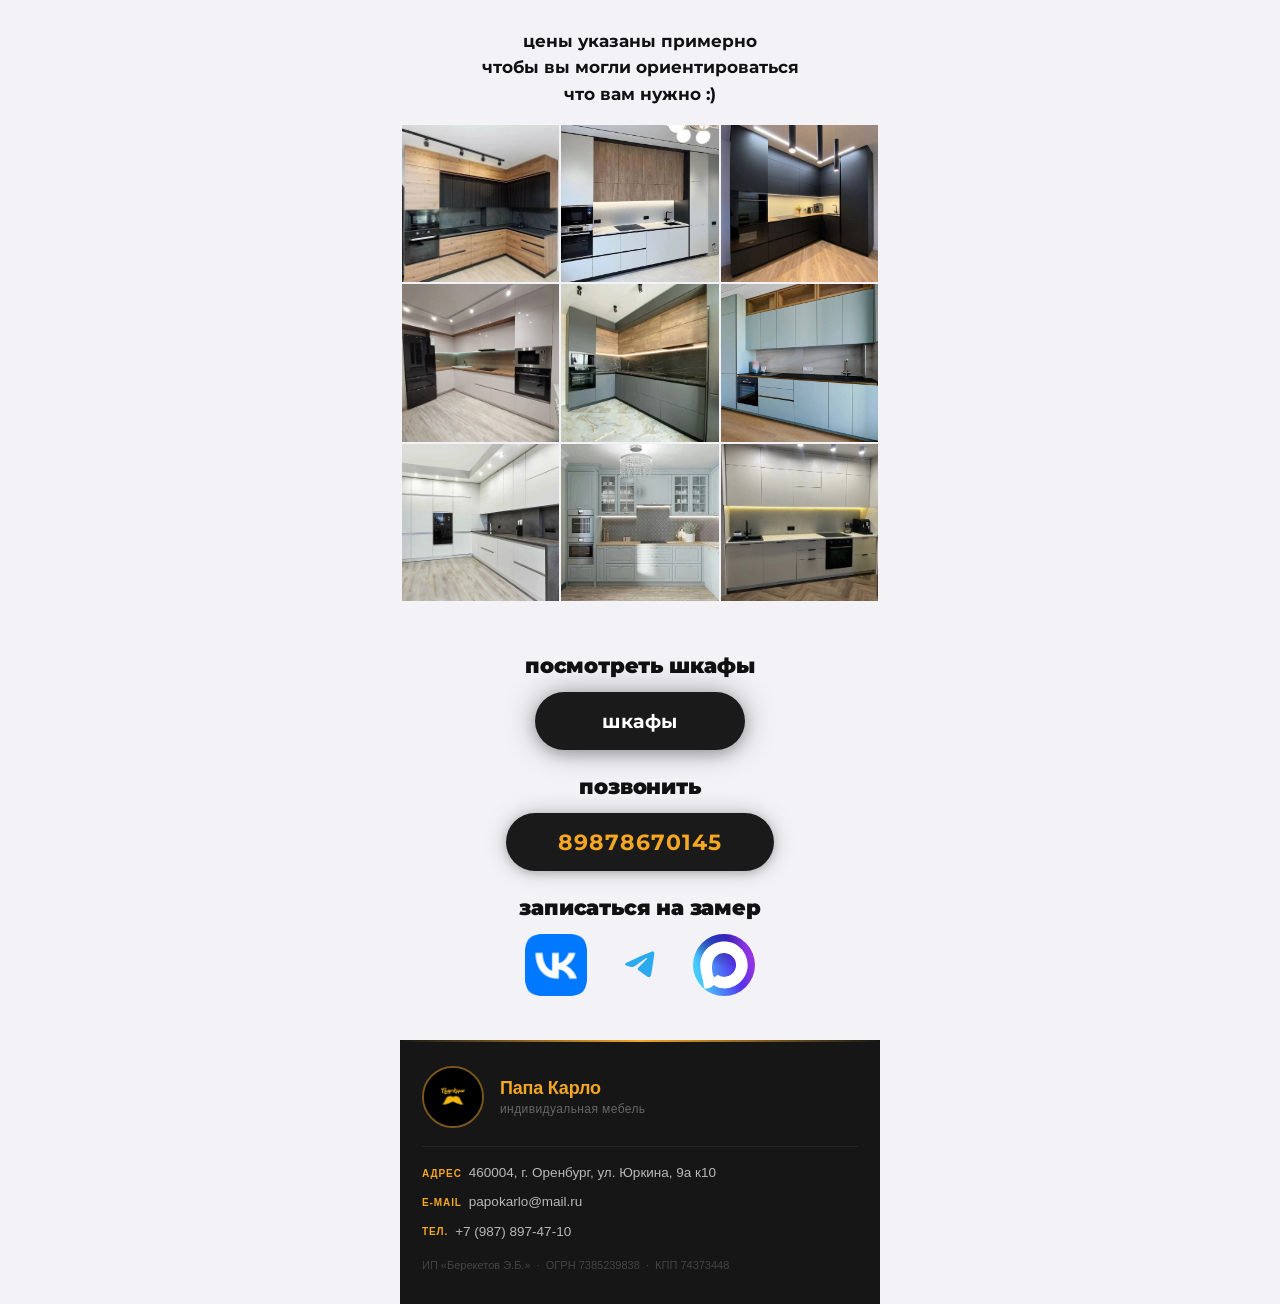
==== kuhni.html @ bfd0799a "first commit" ====
<!DOCTYPE html>
<html lang="ru">
<head>
  <meta charset="UTF-8">
  <meta name="viewport" content="width=device-width, initial-scale=1.0, maximum-scale=1.0, user-scalable=no">
  <title>Кухни — Папа Карло</title>
  <link rel="stylesheet" href="style.css">
</head>
<body>
  <div class="container">

    <main class="catalog-page">
      <div class="catalog-intro">
        <p>цены указаны примерно<br>чтобы вы могли ориентироваться<br>что вам нужно :)</p>
      </div>

      <div class="photo-grid" id="photoGrid"></div>

      <div class="catalog-bottom">
        <h2 class="section-title">посмотреть шкафы</h2>
        <a href="shkafy.html" class="btn btn-black">шкафы</a>

        <h2 class="section-title" style="margin-top:10px">позвонить</h2>
        <a href="tel:89878670145" class="btn btn-phone">89878670145</a>

        <h2 class="section-title" style="margin-top:10px">записаться на замер</h2>
        <div class="social-row">
          <a href="#" class="social-btn vk" target="_blank" rel="noopener" aria-label="ВКонтакте">
            <img src="/images/logo-vk.png" alt="">
          </a>
          <a href="#" class="social-btn telegram" target="_blank" rel="noopener" aria-label="Telegram">
            <img src="/images/logo-telegram.svg" alt="Telegram">
          </a>
          <a href="#" class="social-btn viber" target="_blank" rel="noopener" aria-label="MAX">
            <img src="/images/Логотип_MAX.svg" alt="MAX">
          </a>
        </div>
      </div>
    </main>

    <footer class="footer">
      <div class="footer-top">
        <a href="index.html" class="footer-logo-link">
          <div class="footer-logo">
            <img src="/images/logo.jpg" alt="Папа Карло">
          </div>
        </a>
        <div class="footer-brand">
          <p class="footer-brand-name">Папа Карло</p>
          <p class="footer-brand-tagline">индивидуальная мебель</p>
        </div>
      </div>
      <div class="footer-sep"></div>
      <div class="footer-contacts">
        <p><span class="fc-label">адрес</span>460004, г. Оренбург, ул. Юркина, 9а к10</p>
        <p><span class="fc-label">e-mail</span><a href="mailto:papokarlo@mail.ru">papokarlo@mail.ru</a></p>
        <p><span class="fc-label">тел.</span><a href="tel:+79878974710">+7 (987) 897-47-10</a></p>
      </div>
      <div class="footer-legal">
        <p>ИП «Берекетов Э.Б.»&nbsp;&nbsp;·&nbsp;&nbsp;ОГРН 7385239838&nbsp;&nbsp;·&nbsp;&nbsp;КПП 74373448</p>
      </div>
    </footer>

  </div>

  <!-- ГАЛЕРЕЯ ЛАЙТБОКС -->
  <div class="lightbox" id="lightbox">
    <button class="lightbox-close" onclick="closeLightbox()">&#x2715;</button>
    <div class="lightbox-img-wrap">
      <img class="lightbox-img" id="lightboxImg" src="" alt="">
    </div>
    <button class="lightbox-prev" onclick="prevPhoto()">&#8249;</button>
    <button class="lightbox-next" onclick="nextPhoto()">&#8250;</button>
    <div class="lightbox-counter" id="lightboxCounter"></div>
  </div>

  <script>
    const FOLDER = '/images/kuhni/';
    const MAX = 50;
    let currentIndex = 0;
    let photos = [];

    function buildGrid() {
      const grid = document.getElementById('photoGrid');
      for (let i = 1; i <= MAX; i++) {
        const src = FOLDER + i + '.jpg';
        const item = document.createElement('div');
        item.className = 'photo-item';
        item.dataset.src = src;

        const img = document.createElement('img');
        img.src = src;
        img.alt = 'Кухня ' + i;
        img.loading = 'lazy';

        // Если фото нет — ячейку просто убираем
        img.onerror = () => item.remove();

        item.appendChild(img);
        item.addEventListener('click', () => {
          const items = Array.from(grid.querySelectorAll('.photo-item'));
          photos = items.map(el => el.dataset.src);
          openLightbox(items.indexOf(item));
        });
        grid.appendChild(item);
      }
    }

    function openLightbox(idx) {
      currentIndex = idx;
      updateLightbox();
      document.getElementById('lightbox').classList.add('open');
      document.documentElement.style.overflow = 'hidden';
      document.body.style.overflow = 'hidden';
    }

    function closeLightbox() {
      document.getElementById('lightbox').classList.remove('open');
      document.documentElement.style.overflow = '';
      document.body.style.overflow = '';
    }

    function updateLightbox() {
      document.getElementById('lightboxImg').src = photos[currentIndex];
      document.getElementById('lightboxCounter').textContent =
        (currentIndex + 1) + ' / ' + photos.length;
    }

    function prevPhoto() {
      currentIndex = (currentIndex - 1 + photos.length) % photos.length;
      updateLightbox();
    }

    function nextPhoto() {
      currentIndex = (currentIndex + 1) % photos.length;
      updateLightbox();
    }

    document.getElementById('lightbox').addEventListener('click', function (e) {
      if (e.target === this || e.target.classList.contains('lightbox-img-wrap')) {
        closeLightbox();
      }
    });

    let touchStartX = 0;
    const lb = document.getElementById('lightbox');
    lb.addEventListener('touchstart', e => { touchStartX = e.touches[0].clientX; }, { passive: true });
    lb.addEventListener('touchend', e => {
      const diff = touchStartX - e.changedTouches[0].clientX;
      if (Math.abs(diff) > 48) diff > 0 ? nextPhoto() : prevPhoto();
    }, { passive: true });

    document.addEventListener('keydown', e => {
      if (!lb.classList.contains('open')) return;
      if (e.key === 'ArrowLeft') prevPhoto();
      if (e.key === 'ArrowRight') nextPhoto();
      if (e.key === 'Escape') closeLightbox();
    });

    buildGrid();
  </script>
</body>
</html>
---- style.css ----
@import url('https://fonts.googleapis.com/css2?family=Montserrat:ital,wght@0,100..900;1,100..900&display=swap');

*, *::before, *::after {
  margin: 0;
  padding: 0;
  box-sizing: border-box;
  -webkit-tap-highlight-color: transparent;
}

html, body {
  width: 100%;
  min-height: 100%;
  overflow-x: hidden;
  font-family: 'Montserrat', -apple-system, BlinkMacSystemFont, sans-serif;
  font-weight: 600;
  background: #f2f2f7;
  color: #111111;
}

.container {
  max-width: 480px;
  margin: 0 auto;
  min-height: 100vh;
  display: flex;
  flex-direction: column;
  background: #f2f2f7;
}

/* ==================== MAIN PAGE ==================== */

.main-page {
  flex: 1;
  display: flex;
  flex-direction: column;
  align-items: center;
  padding: 44px 24px 0;
}

.main-title {
  font-size: 26px;
  font-weight: 900;
  text-align: center;
  line-height: 1.25;
  margin-bottom: 28px;
  letter-spacing: -0.3px;
}

.logo-circle {
  width: 210px;
  height: 210px;
  border-radius: 50%;
  overflow: hidden;
  margin-bottom: 30px;
  box-shadow: 0 6px 28px rgba(0, 0, 0, 0.22);
}

.logo-circle img {
  width: 100%;
  height: 100%;
  object-fit: cover;
  display: block;
  transform: scale(1.55);
}

.catalog-label {
  font-size: 19px;
  font-weight: 700;
  text-align: center;
  line-height: 1.45;
  margin-bottom: 6px;
}

.pointer-emoji {
  font-size: 34px;
  text-align: center;
  margin-bottom: 22px;
  line-height: 1;
}

/* ==================== BUTTONS ==================== */

.btn-list {
  width: 100%;
  display: flex;
  flex-direction: column;
  align-items: center;
  gap: 16px;
  margin-bottom: 44px;
}

.btn {
  display: inline-flex;
  align-items: center;
  justify-content: center;
  width: auto;
  min-width: 210px;
  min-height: 58px;
  padding: 15px 52px;
  border-radius: 36px;
  font-family: 'Montserrat', sans-serif;
  font-size: 19px;
  font-weight: 700;
  text-align: center;
  text-decoration: none;
  border: none;
  cursor: pointer;
  transition: transform 0.12s, box-shadow 0.12s;
  letter-spacing: 0.6px;
}

.btn-black {
  background: #1a1a1a;
  color: #ffffff;
  box-shadow: 0 0 32px rgba(0, 0, 0, 0.30), 0 4px 14px rgba(0, 0, 0, 0.22);
}

.btn-black:active {
  transform: scale(0.97);
  box-shadow: 0 0 14px rgba(0, 0, 0, 0.16), 0 2px 6px rgba(0, 0, 0, 0.14);
}

.btn-phone {
  background: #1a1a1a;
  color: #f5a623;
  font-size: 22px;
  letter-spacing: 1px;
  box-shadow: 0 0 22px rgba(0, 0, 0, 0.22), 0 2px 8px rgba(0, 0, 0, 0.18);
}

.btn-phone:active {
  transform: scale(0.97);
  box-shadow: 0 0 10px rgba(0, 0, 0, 0.14);
}

/* ==================== CONTACT SECTION ==================== */

.contact-section {
  width: 100%;
  display: flex;
  flex-direction: column;
  align-items: center;
  gap: 22px;
  margin-bottom: 44px;
}

.section-title {
  font-size: 21px;
  font-weight: 900;
  text-align: center;
  letter-spacing: -0.2px;
}

.social-row {
  display: flex;
  gap: 22px;
  justify-content: center;
  align-items: center;
}

.social-btn {
  display: flex;
  align-items: center;
  justify-content: center;
  width: 62px;
  height: 62px;
  text-decoration: none;
  transition: transform 0.12s;
  flex-shrink: 0;
}

.social-btn:active {
  transform: scale(0.93);
}

.social-btn.vk {
  background: #0077FF;
  border-radius: 18px;
}

.social-btn.telegram {

  border-radius: 50%;
  padding: 16px;
}

.social-btn.viber {
  border-radius: 50%;
  overflow: hidden;
}

.social-btn svg,
.social-btn img {
  width: 100%;
  height: 100%;
  display: block;
}

.social-btn.telegram svg,
.social-btn.telegram img {
  width: 100%;
  height: 100%;
}

.btn-reviews {
  min-height: 54px;
  font-size: 18px;
  padding: 14px 48px;
}

/* ==================== FOOTER ==================== */

.footer,
.footer * {
  font-family: -apple-system, BlinkMacSystemFont, 'Helvetica Neue', Arial, sans-serif;
  font-weight: 400;
}

.footer {
  background: #161616;
  margin-top: 44px;
  overflow: hidden;
}

/* Золотая линия сверху */
.footer::before {
  content: '';
  display: block;
  height: 2px;
  background: linear-gradient(90deg, transparent 0%, #f5a623 50%, transparent 100%);
}

.footer-top {
  padding: 24px 22px 0;
  display: flex;
  align-items: center;
  gap: 16px;
}

.footer-logo-link {
  display: block;
  text-decoration: none;
  flex-shrink: 0;
}

.footer-logo {
  width: 62px;
  height: 62px;
  border-radius: 50%;
  overflow: hidden;
  border: 2px solid rgba(245, 166, 35, 0.45);
}

.footer-logo img {
  width: 100%;
  height: 100%;
  object-fit: cover;
  display: block;
}

.footer-brand {
  display: flex;
  flex-direction: column;
  gap: 3px;
}

.footer-brand-name {
  font-size: 18px;
  font-weight: 800;
  color: #f5a623;
  letter-spacing: -0.2px;
}

.footer-brand-tagline {
  font-size: 12px;
  color: #666;
  letter-spacing: 0.4px;
}

.footer-sep {
  margin: 18px 22px 0;
  height: 1px;
  background: rgba(255, 255, 255, 0.07);
}

.footer-contacts {
  padding: 16px 22px 0;
  display: flex;
  flex-direction: column;
  gap: 9px;
}

.footer-contacts p {
  font-size: 13.5px;
  color: #b8b8b8;
  line-height: 1.5;
}

.footer-contacts a {
  color: #b8b8b8;
  text-decoration: none;
}

.fc-label {
  display: inline-block;
  color: #f5a623;
  font-size: 10px;
  font-weight: 700;
  text-transform: uppercase;
  letter-spacing: 0.9px;
  margin-right: 7px;
  vertical-align: middle;
}

.footer-legal {
  padding: 14px 22px 30px;
}

.footer-legal p {
  font-size: 11px;
  color: #444;
  line-height: 1.7;
}

/* ==================== CATALOG PAGE ==================== */

.catalog-page {
  flex: 1;
  display: flex;
  flex-direction: column;
}

.catalog-intro {
  padding: 28px 20px 18px;
  text-align: center;
}

.catalog-intro p {
  font-size: 17px;
  font-weight: 700;
  line-height: 1.55;
  text-align: center;
}

.photo-grid {
  display: grid;
  grid-template-columns: repeat(3, 1fr);
  gap: 2px;
  padding: 0 2px 2px;
}

.photo-item {
  aspect-ratio: 1 / 1;
  overflow: hidden;
  cursor: pointer;
  background: #c8c8c8;
  position: relative;
}

.photo-item img {
  width: 100%;
  height: 100%;
  object-fit: cover;
  display: block;
  transition: transform 0.15s;
}

.photo-item:active img {
  transform: scale(0.96);
}

.photo-placeholder {
  position: absolute;
  inset: 0;
  display: flex;
  align-items: center;
  justify-content: center;
  background: #d2d2d2;
  color: #aaaaaa;
  font-size: 12px;
  font-weight: 600;
}

/* ==================== CATALOG BOTTOM ==================== */

.catalog-bottom {
  padding: 40px 24px 0;
  display: flex;
  flex-direction: column;
  align-items: center;
  gap: 14px;
}

.catalog-bottom .section-title {
  margin-top: 10px;
}

/* ==================== LIGHTBOX ==================== */

.lightbox {
  display: none;
  position: fixed;
  inset: 0;
  background: rgba(20, 18, 14, 0.72);
  backdrop-filter: blur(10px);
  -webkit-backdrop-filter: blur(10px);
  z-index: 9999;
  flex-direction: column;
  align-items: center;
  justify-content: center;
}

.lightbox.open {
  display: flex;
}

.lightbox-img-wrap {
  width: 100%;
  height: 100%;
  display: flex;
  align-items: center;
  justify-content: center;
  padding: 70px 0 56px;
}

.lightbox-img {
  max-width: 94%;
  max-height: 100%;
  object-fit: contain;
  display: block;
  border-radius: 10px;
  box-shadow: 0 8px 40px rgba(0, 0, 0, 0.5);
  user-select: none;
  -webkit-user-drag: none;
}

/* Кнопка закрыть */
.lightbox-close {
  position: absolute;
  top: 16px;
  right: 16px;
  width: 44px;
  height: 44px;
  background: #1a1a1a;
  border: 1.5px solid rgba(245, 166, 35, 0.5);
  border-radius: 50%;
  color: #f5a623;
  font-size: 18px;
  line-height: 1;
  cursor: pointer;
  display: flex;
  align-items: center;
  justify-content: center;
  z-index: 2;
  box-shadow: 0 2px 12px rgba(0, 0, 0, 0.4);
}

.lightbox-close:active {
  background: #2a2a2a;
  transform: scale(0.93);
}

/* Кнопки влево / вправо */
.lightbox-prev,
.lightbox-next {
  position: absolute;
  top: 50%;
  transform: translateY(-50%);
  width: 44px;
  height: 72px;
  background: #1a1a1a;
  border: 1.5px solid rgba(245, 166, 35, 0.4);
  border-radius: 12px;
  color: #f5a623;
  font-size: 26px;
  cursor: pointer;
  display: flex;
  align-items: center;
  justify-content: center;
  z-index: 2;
  touch-action: manipulation;
  box-shadow: 0 4px 16px rgba(0, 0, 0, 0.4);
}

.lightbox-prev { left: 10px; }
.lightbox-next { right: 10px; }

.lightbox-prev:active,
.lightbox-next:active {
  background: #2a2a2a;
  transform: translateY(-50%) scale(0.95);
}

/* Счётчик */
.lightbox-counter {
  position: absolute;
  bottom: 18px;
  left: 50%;
  transform: translateX(-50%);
  background: #1a1a1a;
  border: 1px solid rgba(245, 166, 35, 0.3);
  border-radius: 20px;
  padding: 5px 16px;
  color: #f5a623;
  font-size: 13px;
  font-weight: 600;
  white-space: nowrap;
  box-shadow: 0 2px 10px rgba(0, 0, 0, 0.35);
}

/* ==================== SMALL PHONES ==================== */

@media (max-width: 360px) {
  .main-title { font-size: 23px; }
  .logo-circle { width: 180px; height: 180px; }
  .catalog-label { font-size: 17px; }
  .btn { font-size: 18px; min-height: 56px; }
  .btn-phone { font-size: 19px; }
  .social-btn { width: 64px; height: 64px; }
  .section-title { font-size: 19px; }
  .catalog-intro p { font-size: 15px; }
}

@media (max-width: 320px) {
  .main-title { font-size: 20px; }
  .logo-circle { width: 155px; height: 155px; }
  .social-row { gap: 14px; }
  .social-btn { width: 58px; height: 58px; }
  .btn { font-size: 17px; min-height: 52px; }
}
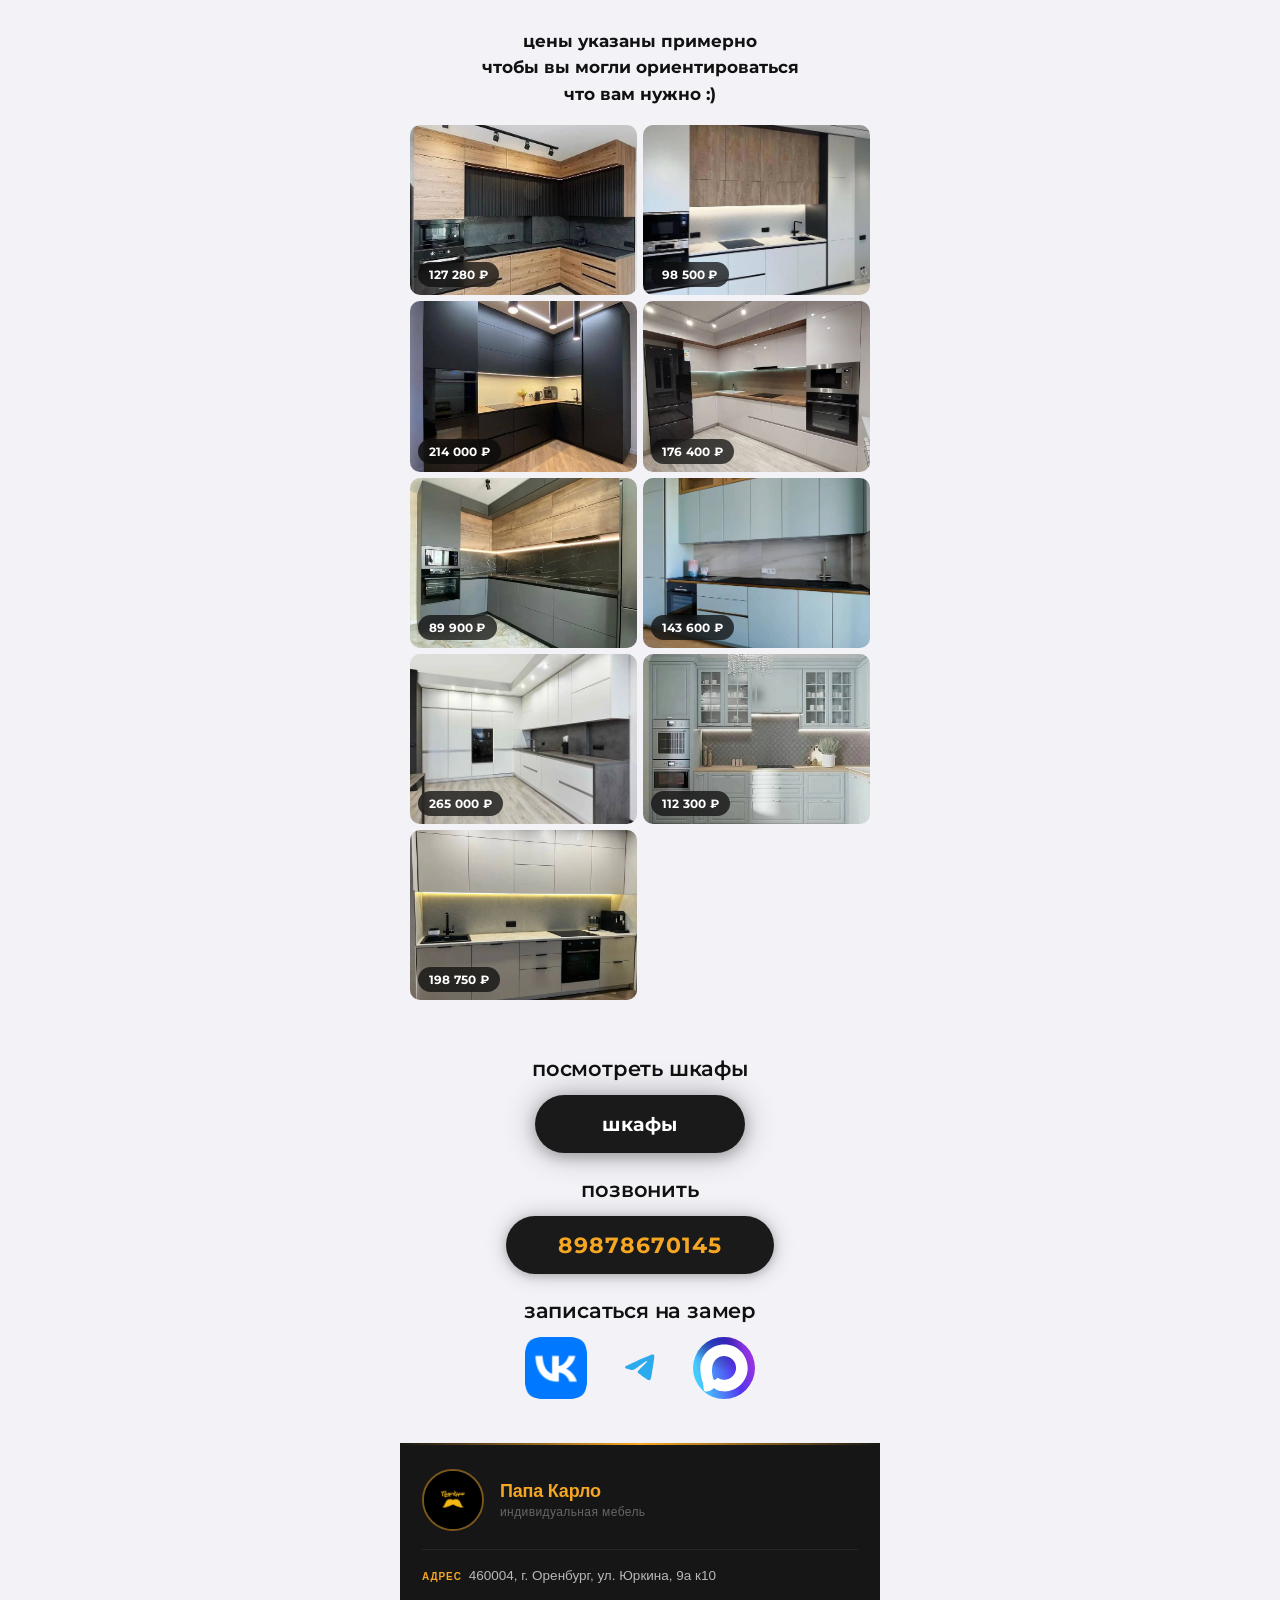
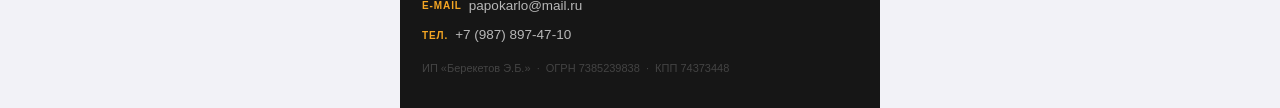
==== commit f584dd7e: "правка ценников и фонт веит" ====
--- a/kuhni.html
+++ b/kuhni.html
@@ -26,13 +26,13 @@
         <h2 class="section-title" style="margin-top:10px">записаться на замер</h2>
         <div class="social-row">
           <a href="#" class="social-btn vk" target="_blank" rel="noopener" aria-label="ВКонтакте">
-            <img src="/images/logo-vk.png" alt="">
+            <img src="./images/logo-vk.png" alt="">
           </a>
           <a href="#" class="social-btn telegram" target="_blank" rel="noopener" aria-label="Telegram">
-            <img src="/images/logo-telegram.svg" alt="Telegram">
+            <img src="./images/logo-telegram.svg" alt="Telegram">
           </a>
           <a href="#" class="social-btn viber" target="_blank" rel="noopener" aria-label="MAX">
-            <img src="/images/Логотип_MAX.svg" alt="MAX">
+            <img src="./images/Логотип_MAX.svg" alt="MAX">
           </a>
         </div>
       </div>
@@ -42,7 +42,7 @@
       <div class="footer-top">
         <a href="index.html" class="footer-logo-link">
           <div class="footer-logo">
-            <img src="/images/logo.jpg" alt="Папа Карло">
+            <img src="./images/logo.jpg" alt="Папа Карло">
           </div>
         </a>
         <div class="footer-brand">
@@ -67,97 +67,15 @@
   <div class="lightbox" id="lightbox">
     <button class="lightbox-close" onclick="closeLightbox()">&#x2715;</button>
     <div class="lightbox-img-wrap">
-      <img class="lightbox-img" id="lightboxImg" src="" alt="">
+      <div class="lb-img-box">
+        <img class="lightbox-img" id="lightboxImg" src="" alt="">
+      </div>
     </div>
     <button class="lightbox-prev" onclick="prevPhoto()">&#8249;</button>
     <button class="lightbox-next" onclick="nextPhoto()">&#8250;</button>
     <div class="lightbox-counter" id="lightboxCounter"></div>
   </div>
 
-  <script>
-    const FOLDER = '/images/kuhni/';
-    const MAX = 50;
-    let currentIndex = 0;
-    let photos = [];
-
-    function buildGrid() {
-      const grid = document.getElementById('photoGrid');
-      for (let i = 1; i <= MAX; i++) {
-        const src = FOLDER + i + '.jpg';
-        const item = document.createElement('div');
-        item.className = 'photo-item';
-        item.dataset.src = src;
-
-        const img = document.createElement('img');
-        img.src = src;
-        img.alt = 'Кухня ' + i;
-        img.loading = 'lazy';
-
-        // Если фото нет — ячейку просто убираем
-        img.onerror = () => item.remove();
-
-        item.appendChild(img);
-        item.addEventListener('click', () => {
-          const items = Array.from(grid.querySelectorAll('.photo-item'));
-          photos = items.map(el => el.dataset.src);
-          openLightbox(items.indexOf(item));
-        });
-        grid.appendChild(item);
-      }
-    }
-
-    function openLightbox(idx) {
-      currentIndex = idx;
-      updateLightbox();
-      document.getElementById('lightbox').classList.add('open');
-      document.documentElement.style.overflow = 'hidden';
-      document.body.style.overflow = 'hidden';
-    }
-
-    function closeLightbox() {
-      document.getElementById('lightbox').classList.remove('open');
-      document.documentElement.style.overflow = '';
-      document.body.style.overflow = '';
-    }
-
-    function updateLightbox() {
-      document.getElementById('lightboxImg').src = photos[currentIndex];
-      document.getElementById('lightboxCounter').textContent =
-        (currentIndex + 1) + ' / ' + photos.length;
-    }
-
-    function prevPhoto() {
-      currentIndex = (currentIndex - 1 + photos.length) % photos.length;
-      updateLightbox();
-    }
-
-    function nextPhoto() {
-      currentIndex = (currentIndex + 1) % photos.length;
-      updateLightbox();
-    }
-
-    document.getElementById('lightbox').addEventListener('click', function (e) {
-      if (e.target === this || e.target.classList.contains('lightbox-img-wrap')) {
-        closeLightbox();
-      }
-    });
-
-    let touchStartX = 0;
-    const lb = document.getElementById('lightbox');
-    lb.addEventListener('touchstart', e => { touchStartX = e.touches[0].clientX; }, { passive: true });
-    lb.addEventListener('touchend', e => {
-      const diff = touchStartX - e.changedTouches[0].clientX;
-      if (Math.abs(diff) > 48) diff > 0 ? nextPhoto() : prevPhoto();
-    }, { passive: true });
-
-    document.addEventListener('keydown', e => {
-      if (!lb.classList.contains('open')) return;
-      if (e.key === 'ArrowLeft') prevPhoto();
-      if (e.key === 'ArrowRight') nextPhoto();
-      if (e.key === 'Escape') closeLightbox();
-    });
-
-    buildGrid();
-  </script>
+  <script src="gallery.js" data-folder="./images/kuhni/" data-max="50"></script>
 </body>
 </html>
--- a/style.css
+++ b/style.css
@@ -38,7 +38,7 @@
 
 .main-title {
   font-size: 26px;
-  font-weight: 900;
+  font-weight: 600;
   text-align: center;
   line-height: 1.25;
   margin-bottom: 28px;
@@ -145,7 +145,7 @@
 
 .section-title {
   font-size: 21px;
-  font-weight: 900;
+  font-weight: 600;
   text-align: center;
   letter-spacing: -0.2px;
 }
@@ -343,17 +343,18 @@
 
 .photo-grid {
   display: grid;
-  grid-template-columns: repeat(3, 1fr);
-  gap: 2px;
-  padding: 0 2px 2px;
+  grid-template-columns: repeat(2, 1fr);
+  gap: 6px;
+  padding: 0 10px 6px;
 }
 
 .photo-item {
-  aspect-ratio: 1 / 1;
+  aspect-ratio: 4 / 3;
   overflow: hidden;
   cursor: pointer;
   background: #c8c8c8;
   position: relative;
+  border-radius: 10px;
 }
 
 .photo-item img {
@@ -361,11 +362,11 @@
   height: 100%;
   object-fit: cover;
   display: block;
-  transition: transform 0.15s;
+  transition: transform 0.18s;
 }
 
 .photo-item:active img {
-  transform: scale(0.96);
+  transform: scale(0.97);
 }
 
 .photo-placeholder {
@@ -378,6 +379,43 @@
   color: #aaaaaa;
   font-size: 12px;
   font-weight: 600;
+}
+
+/* ---- Бейдж цены на фото в сетке ---- */
+.price-badge {
+  position: absolute;
+  bottom: 8px;
+  left: 8px;
+  background: rgba(10, 10, 10, 0.72);
+  backdrop-filter: blur(6px);
+  -webkit-backdrop-filter: blur(6px);
+  color: #ffffff;
+  font-family: 'Montserrat', sans-serif;
+  font-size: 12px;
+  font-weight: 700;
+  padding: 5px 11px;
+  border-radius: 20px;
+  letter-spacing: 0.2px;
+  pointer-events: none;
+}
+
+/* ---- Цена в лайтбоксе ---- */
+.lb-price {
+  position: absolute;
+  bottom: 14px;
+  left: 14px;
+  background: rgba(10, 10, 10, 0.75);
+  backdrop-filter: blur(8px);
+  -webkit-backdrop-filter: blur(8px);
+  color: #ffffff;
+  font-family: 'Montserrat', sans-serif;
+  font-size: 18px;
+  font-weight: 700;
+  padding: 14px 18px;
+  border-radius: 24px;
+  letter-spacing: 0.3px;
+  white-space: nowrap;
+  pointer-events: none;
 }
 
 /* ==================== CATALOG BOTTOM ==================== */
@@ -422,9 +460,17 @@
   padding: 70px 0 56px;
 }
 
-.lightbox-img {
+.lb-img-box {
+  position: relative;
   max-width: 94%;
   max-height: 100%;
+  display: flex;
+  line-height: 0;
+}
+
+.lightbox-img {
+  width: 100%;
+  max-height: calc(100vh - 126px);
   object-fit: contain;
   display: block;
   border-radius: 10px;
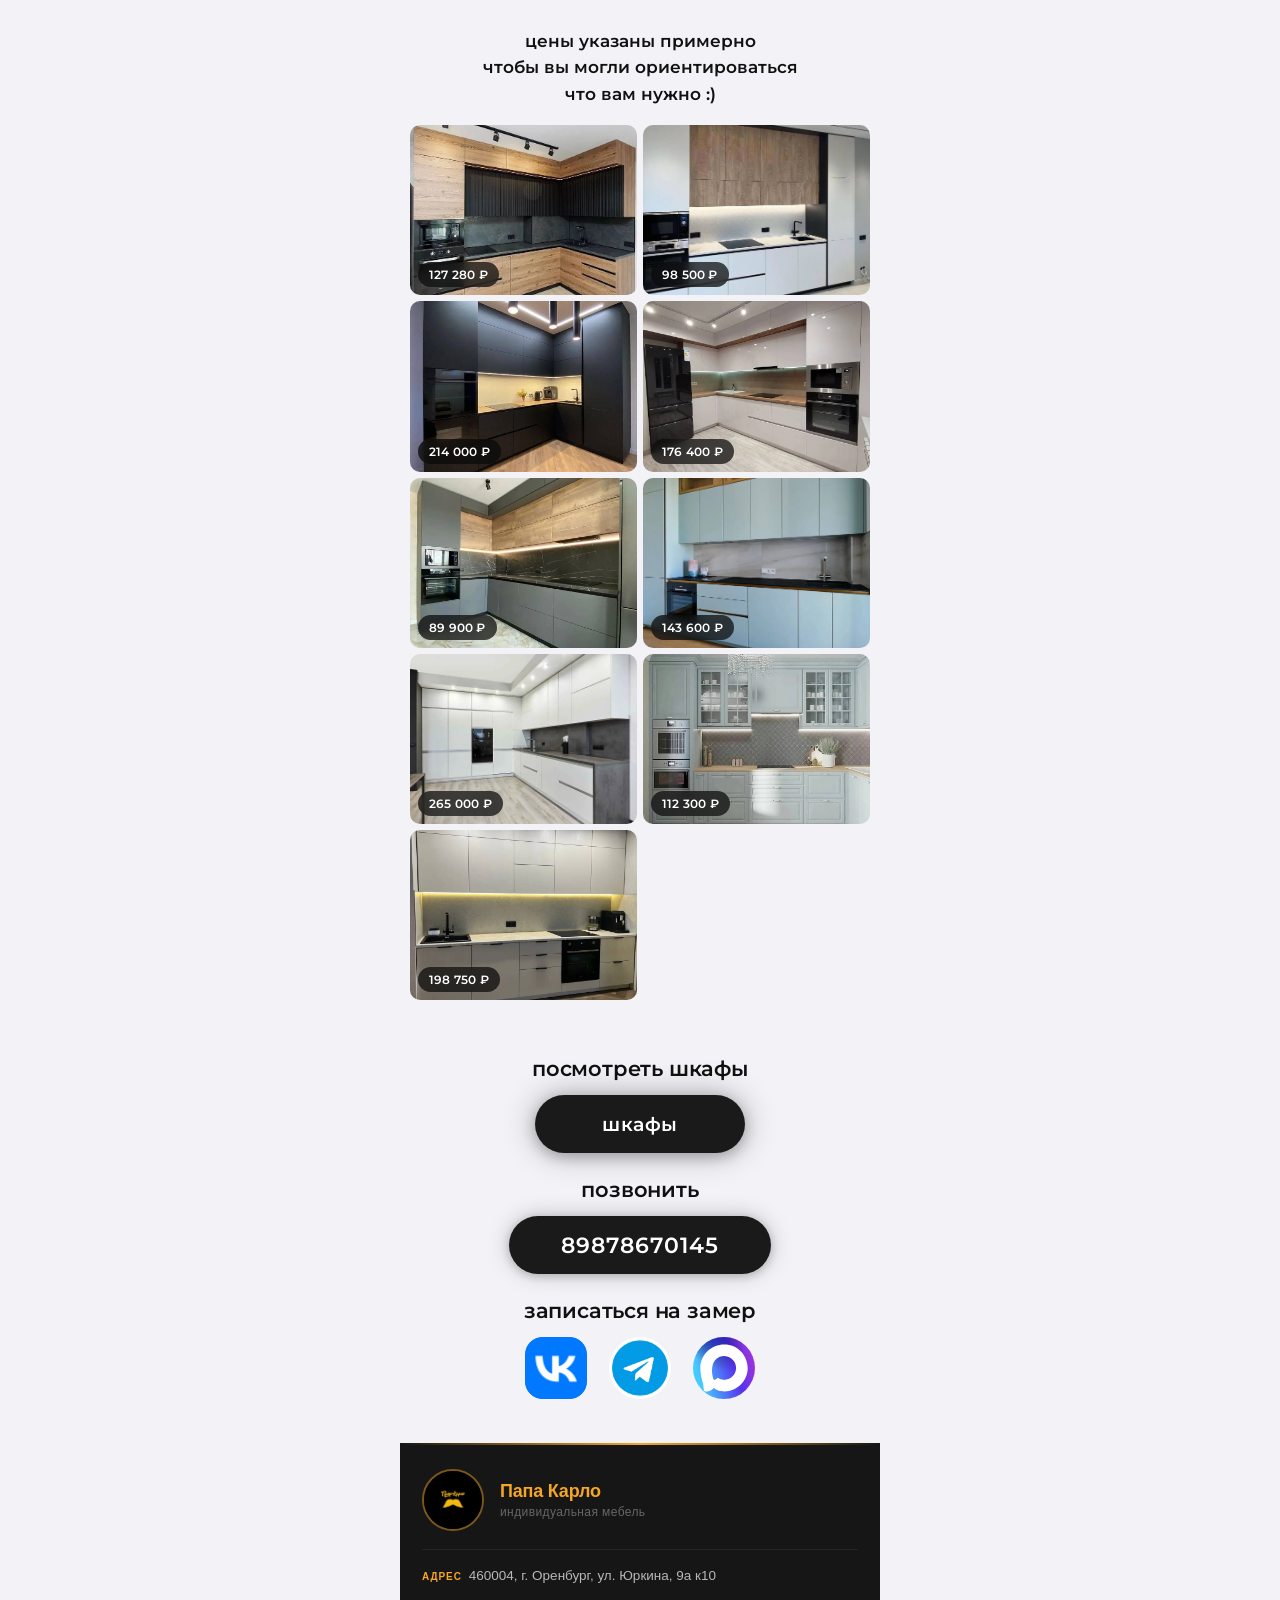
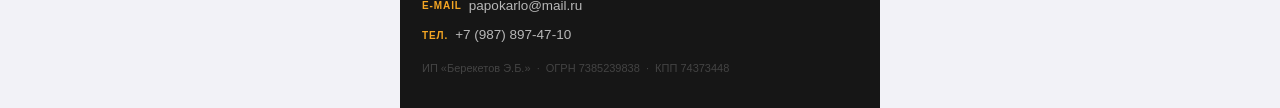
==== commit 98628b6c: "надеюсь" ====
--- a/kuhni.html
+++ b/kuhni.html
@@ -29,7 +29,7 @@
             <img src="./images/logo-vk.png" alt="">
           </a>
           <a href="#" class="social-btn telegram" target="_blank" rel="noopener" aria-label="Telegram">
-            <img src="./images/logo-telegram.svg" alt="Telegram">
+            <img src="./images/logo-telegram.jpg" alt="Telegram">
           </a>
           <a href="#" class="social-btn viber" target="_blank" rel="noopener" aria-label="MAX">
             <img src="./images/Логотип_MAX.svg" alt="MAX">
--- a/style.css
+++ b/style.css
@@ -37,7 +37,7 @@
 }
 
 .main-title {
-  font-size: 26px;
+  font-size: 21px;
   font-weight: 600;
   text-align: center;
   line-height: 1.25;
@@ -64,7 +64,7 @@
 
 .catalog-label {
   font-size: 19px;
-  font-weight: 700;
+  font-weight: 600;
   text-align: center;
   line-height: 1.45;
   margin-bottom: 6px;
@@ -99,7 +99,7 @@
   border-radius: 36px;
   font-family: 'Montserrat', sans-serif;
   font-size: 19px;
-  font-weight: 700;
+  font-weight: 600;
   text-align: center;
   text-decoration: none;
   border: none;
@@ -121,7 +121,7 @@
 
 .btn-phone {
   background: #1a1a1a;
-  color: #f5a623;
+  color: #ffffff;
   font-size: 22px;
   letter-spacing: 1px;
   box-shadow: 0 0 22px rgba(0, 0, 0, 0.22), 0 2px 8px rgba(0, 0, 0, 0.18);
@@ -175,12 +175,12 @@
 .social-btn.vk {
   background: #0077FF;
   border-radius: 18px;
+  overflow: hidden;
 }
 
 .social-btn.telegram {
-
   border-radius: 50%;
-  padding: 16px;
+  overflow: hidden;
 }
 
 .social-btn.viber {
@@ -188,17 +188,12 @@
   overflow: hidden;
 }
 
-.social-btn svg,
-.social-btn img {
+.social-btn img,
+.social-btn svg {
   width: 100%;
   height: 100%;
   display: block;
-}
-
-.social-btn.telegram svg,
-.social-btn.telegram img {
-  width: 100%;
-  height: 100%;
+  object-fit: cover;
 }
 
 .btn-reviews {
@@ -304,7 +299,7 @@
   display: inline-block;
   color: #f5a623;
   font-size: 10px;
-  font-weight: 700;
+  font-weight: 600;
   text-transform: uppercase;
   letter-spacing: 0.9px;
   margin-right: 7px;
@@ -336,7 +331,7 @@
 
 .catalog-intro p {
   font-size: 17px;
-  font-weight: 700;
+  font-weight: 600;
   line-height: 1.55;
   text-align: center;
 }
@@ -392,7 +387,7 @@
   color: #ffffff;
   font-family: 'Montserrat', sans-serif;
   font-size: 12px;
-  font-weight: 700;
+  font-weight: 600;
   padding: 5px 11px;
   border-radius: 20px;
   letter-spacing: 0.2px;
@@ -556,7 +551,7 @@
 /* ==================== SMALL PHONES ==================== */
 
 @media (max-width: 360px) {
-  .main-title { font-size: 23px; }
+ 
   .logo-circle { width: 180px; height: 180px; }
   .catalog-label { font-size: 17px; }
   .btn { font-size: 18px; min-height: 56px; }
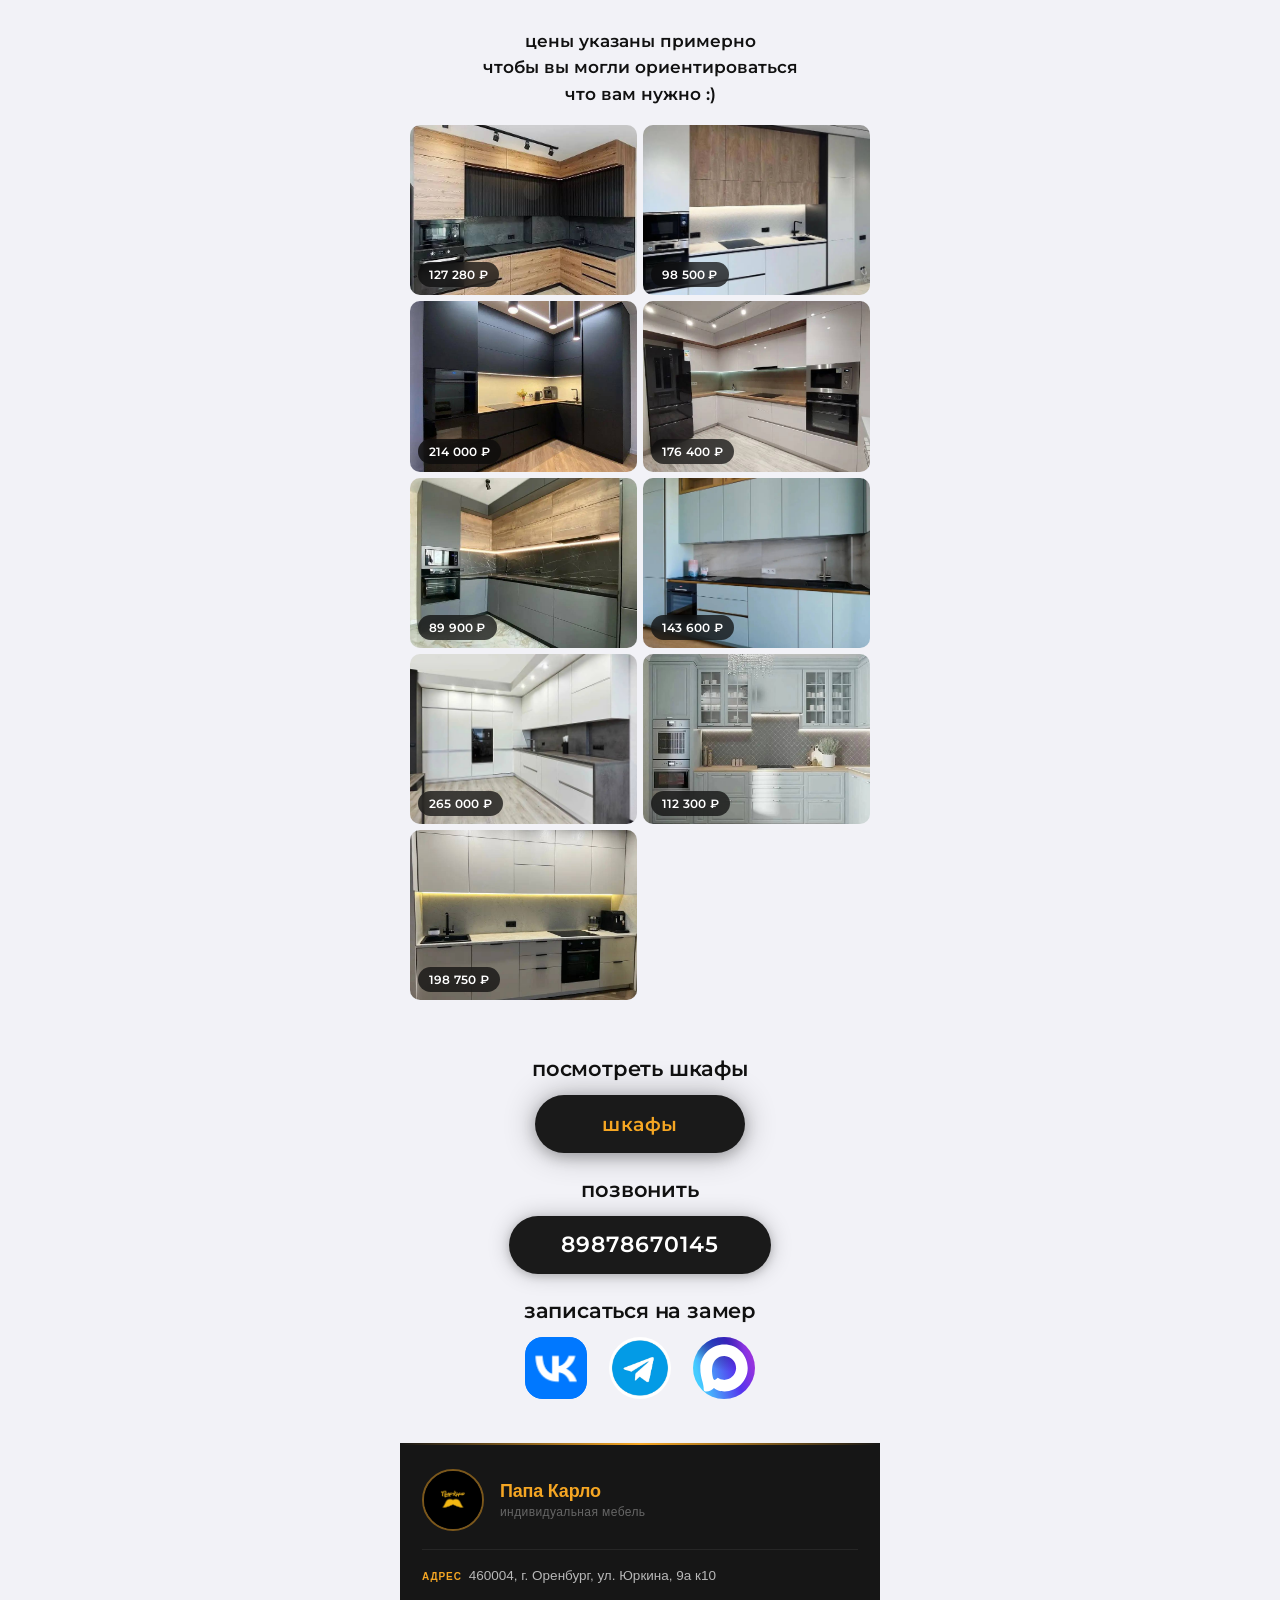
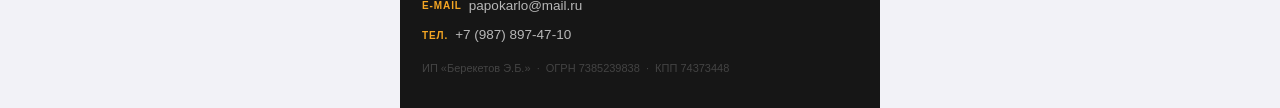
==== commit ad02a00f: "я в шоке" ====
--- a/kuhni.html
+++ b/kuhni.html
@@ -3,6 +3,7 @@
 <head>
   <meta charset="UTF-8">
   <meta name="viewport" content="width=device-width, initial-scale=1.0, maximum-scale=1.0, user-scalable=no">
+  <meta name="format-detection" content="telephone=no, email=no, address=no">
   <title>Кухни — Папа Карло</title>
   <link rel="stylesheet" href="style.css">
 </head>
--- a/style.css
+++ b/style.css
@@ -37,7 +37,7 @@
 }
 
 .main-title {
-  font-size: 21px;
+  font-size: 19px;
   font-weight: 600;
   text-align: center;
   line-height: 1.25;
@@ -100,6 +100,7 @@
   font-family: 'Montserrat', sans-serif;
   font-size: 19px;
   font-weight: 600;
+  line-height: 1;
   text-align: center;
   text-decoration: none;
   border: none;
@@ -110,7 +111,7 @@
 
 .btn-black {
   background: #1a1a1a;
-  color: #ffffff;
+  color: #f5a623;
   box-shadow: 0 0 32px rgba(0, 0, 0, 0.30), 0 4px 14px rgba(0, 0, 0, 0.22);
 }
 
@@ -196,11 +197,6 @@
   object-fit: cover;
 }
 
-.btn-reviews {
-  min-height: 54px;
-  font-size: 18px;
-  padding: 14px 48px;
-}
 
 /* ==================== FOOTER ==================== */
 
@@ -553,7 +549,7 @@
 @media (max-width: 360px) {
  
   .logo-circle { width: 180px; height: 180px; }
-  .catalog-label { font-size: 17px; }
+ 
   .btn { font-size: 18px; min-height: 56px; }
   .btn-phone { font-size: 19px; }
   .social-btn { width: 64px; height: 64px; }
@@ -562,7 +558,7 @@
 }
 
 @media (max-width: 320px) {
-  .main-title { font-size: 20px; }
+
   .logo-circle { width: 155px; height: 155px; }
   .social-row { gap: 14px; }
   .social-btn { width: 58px; height: 58px; }
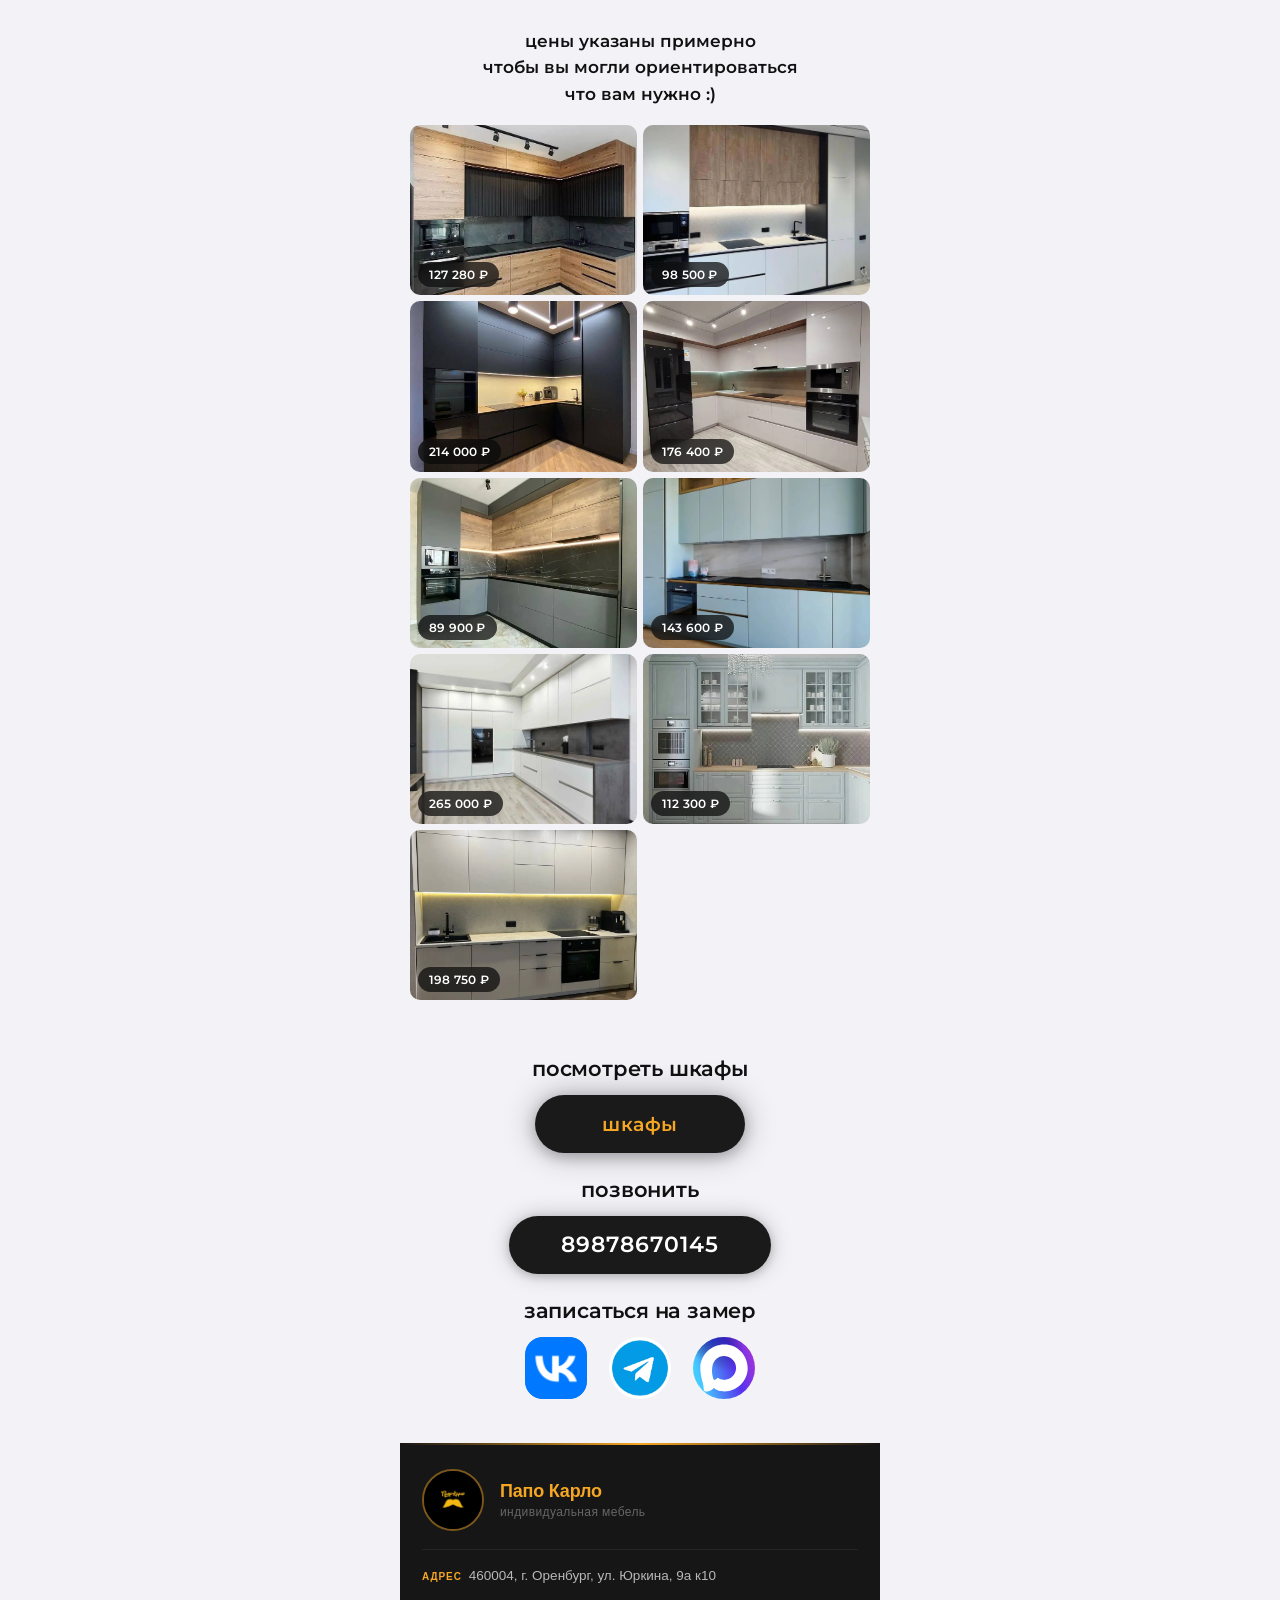
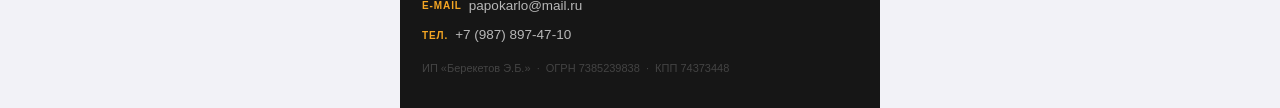
==== commit 72d7f095: "думаю все" ====
--- a/kuhni.html
+++ b/kuhni.html
@@ -4,7 +4,7 @@
   <meta charset="UTF-8">
   <meta name="viewport" content="width=device-width, initial-scale=1.0, maximum-scale=1.0, user-scalable=no">
   <meta name="format-detection" content="telephone=no, email=no, address=no">
-  <title>Кухни — Папа Карло</title>
+  <title>Кухни — Папо Карло</title>
   <link rel="stylesheet" href="style.css">
 </head>
 <body>
@@ -43,11 +43,11 @@
       <div class="footer-top">
         <a href="index.html" class="footer-logo-link">
           <div class="footer-logo">
-            <img src="./images/logo.jpg" alt="Папа Карло">
+            <img src="./images/logo.jpg" alt="Папо Карло">
           </div>
         </a>
         <div class="footer-brand">
-          <p class="footer-brand-name">Папа Карло</p>
+          <p class="footer-brand-name">Папо Карло</p>
           <p class="footer-brand-tagline">индивидуальная мебель</p>
         </div>
       </div>
